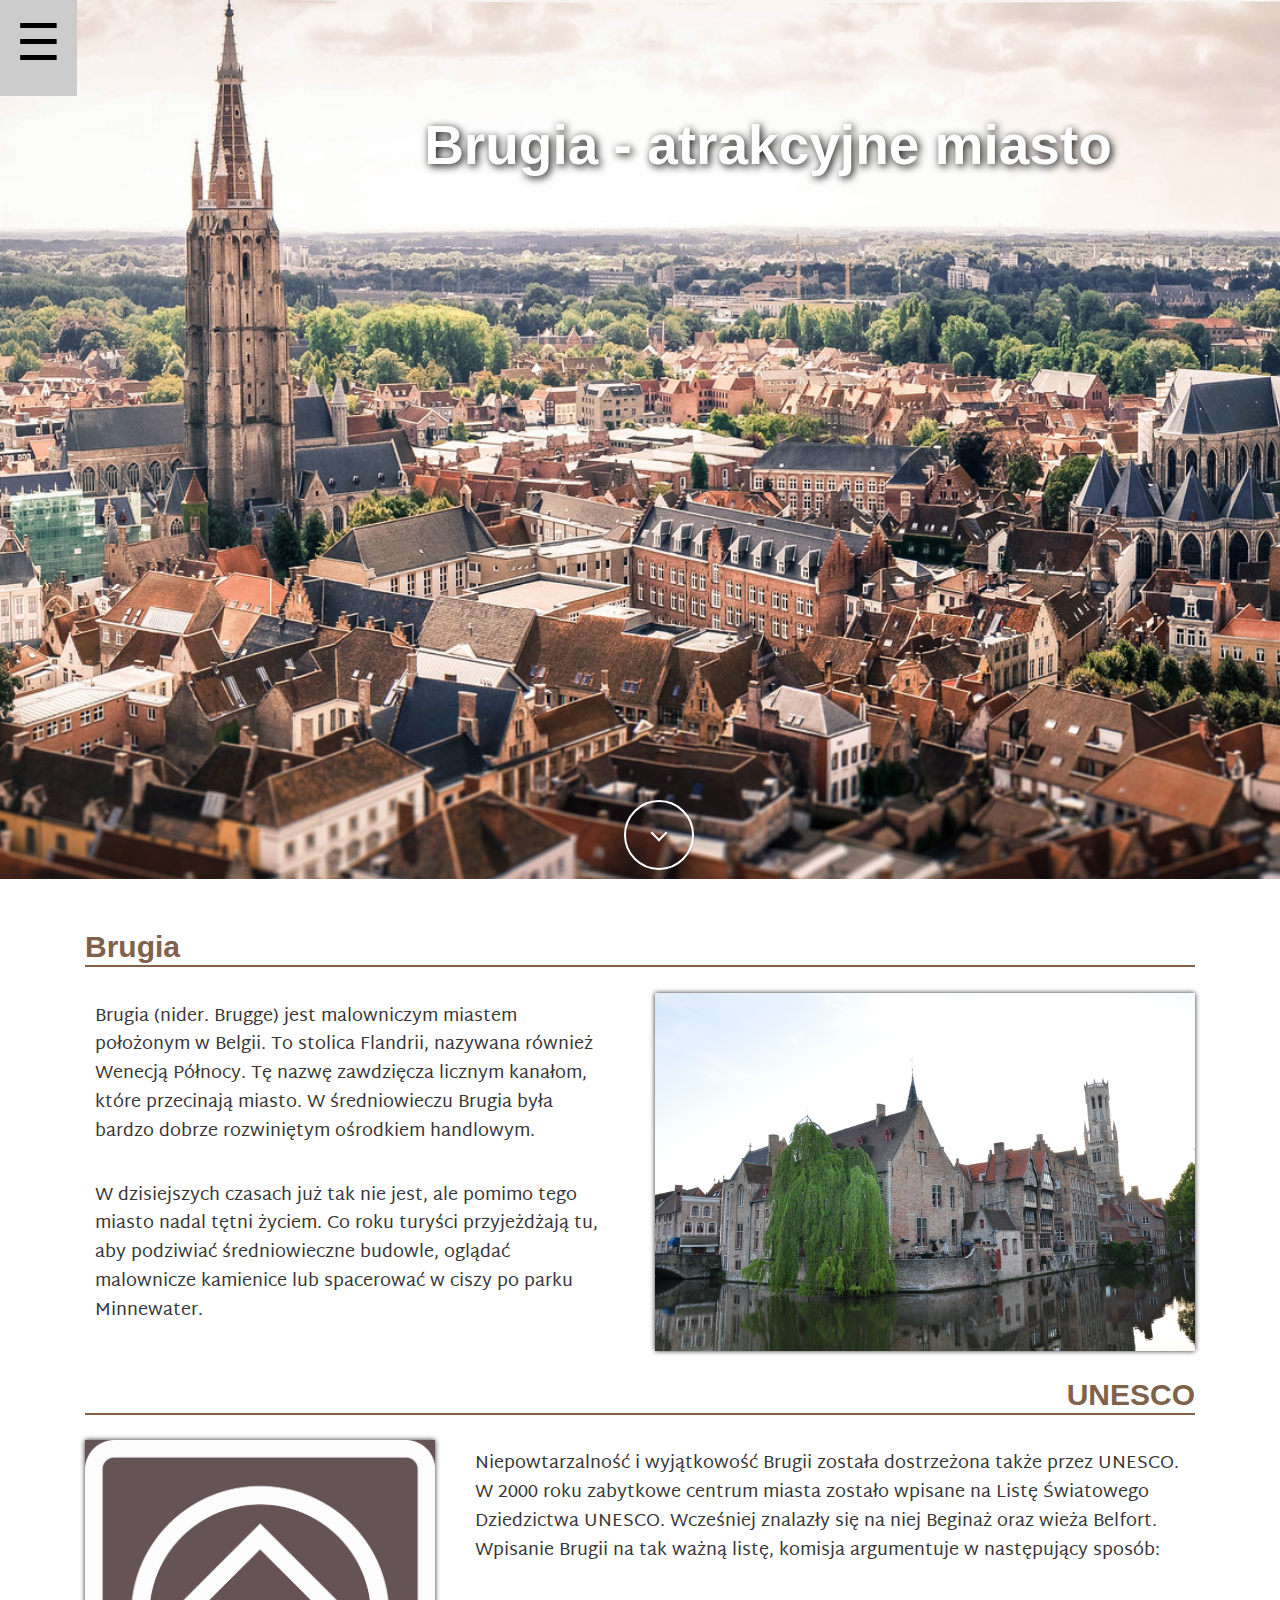
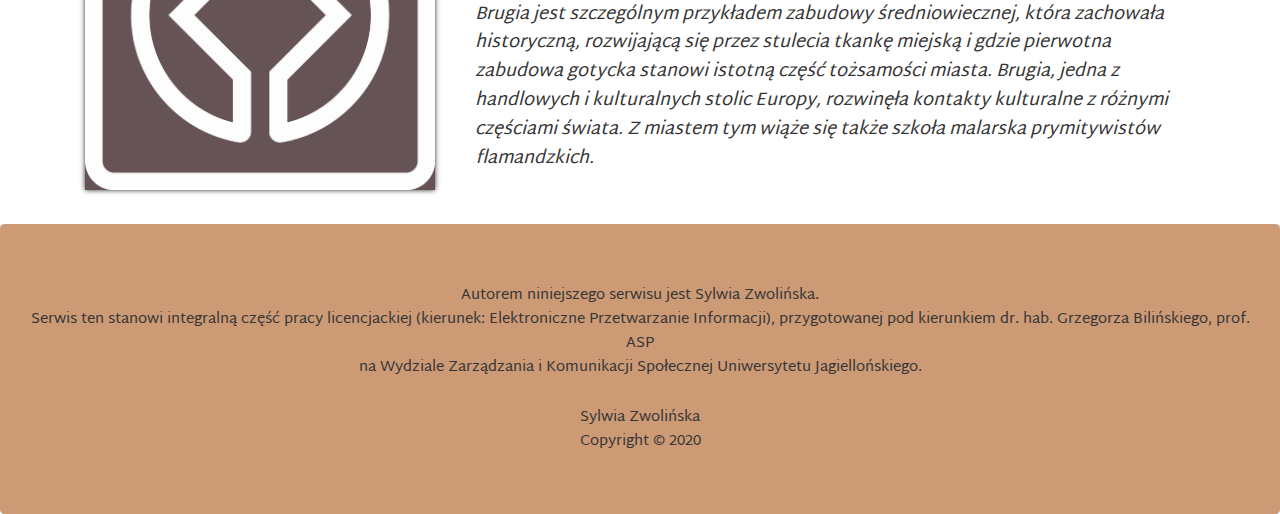
==== index.html @ 80b81f21 "extension" ====
<!DOCTYPE html>
<html lang="pl">

<head>
    <meta charset="UTF-8">
    <meta name="viewport" content="width=device-width, initial-scale=1.0">

    <!-- Bootstrap -->
    <link rel="stylesheet" href="https://maxcdn.bootstrapcdn.com/bootstrap/4.4.1/css/bootstrap.min.css">
    <script src="https://code.jquery.com/jquery-3.4.1.min.js"></script>
    <script src="https://cdnjs.cloudflare.com/ajax/libs/popper.js/1.16.0/umd/popper.min.js"></script>
    <script src="https://maxcdn.bootstrapcdn.com/bootstrap/4.4.1/js/bootstrap.min.js"></script>

    <!-- W3 sidebar -->
    <link rel="stylesheet" href="https://www.w3schools.com/w3css/4/w3.css">

    <!-- CSS styles -->
    <link rel="stylesheet" href="styles/index.css">

    <title>Brugia - strona główna</title>
</head>

<body>

    <!-- Sidebar -->
    <div class="w3-sidebar w3-bar-block w3-animate-left w3-center" id="mySidebar">
        <button onclick="w3_close()" class="w3-bar-item w3-button w3-large">Zamknij &times;</button>
        <a href="index.html" class="w3-bar-item w3-button linki">Strona główna</a>
        <a href="history.html" class="w3-bar-item w3-button linki">Historia</a>
        <a href="buildings.html" class="w3-bar-item w3-button linki">Mapa z zabytkami</a>
        <a href="list.html" class="w3-bar-item w3-button linki">Opis zabytków</a>
        <a href="extension.html" class="w3-bar-item w3-button linki">Przydatne linki</a>
        <a href="contact.php" class="w3-bar-item w3-button linki ">Kontakt</a>
        <a href="links.html" class="w3-bar-item w3-button linki">Bibliografia</a>
    </div>

    <!-- Page Content -->
    <button class="w3-button  " onclick="w3_open()" id="burger">☰</button>

    <div class="home-image" id="home">
        <h1>Brugia - atrakcyjne miasto</h1>

        <!-- scroll-down button -->
        <div class="section">
            <a href="#" class="scroll-down"></a>
        </div>
    </div>

    <div class="container">
        <!-- Bruges -->
        <h2 class="leftAlign">Brugia</h2>
        <div class="row">
            <div class="col-12 col-sm-12 col-md-12 col-lg-12 col-xl-6">
                <p>
                    Brugia (nider. Brugge) jest malowniczym miastem położonym w Belgii. To stolica Flandrii, nazywana
                    również Wenecją Północy. Tę nazwę zawdzięcza licznym kanałom, które przecinają miasto. W
                    średniowieczu Brugia była bardzo dobrze rozwiniętym ośrodkiem handlowym.
                </p>
                <p>W dzisiejszych czasach już tak nie jest, ale pomimo tego miasto nadal tętni życiem. Co roku turyści
                    przyjeżdżają tu, aby podziwiać średniowieczne budowle, oglądać malownicze kamienice lub spacerować w
                    ciszy po parku Minnewater.</p>
            </div>
            <div class="col-12 col-sm-12 col-md-12 col-lg-12 col-xl-6">
                <img src="images/rosary.JPG" alt="Rozenhoedkaai">
            </div>
        </div>

        <!-- Unesco -->
        <h2 class="rightAlign">UNESCO</h2>
        <div class="row">
            <div class="col-12 col-sm-12 col-md-12 col-lg-6 col-xl-4">
                <img src="images/unesco.PNG" alt="Znak światowego Dziedzictwa UNESCO" class="photos" />
            </div>
            <div class="col-12 col-sm-12 col-md-12 col-lg-6 col-xl-8">
                <p>Niepowtarzalność i wyjątkowość Brugii została dostrzeżona także przez UNESCO. W 2000 roku
                    zabytkowe
                    centrum
                    miasta zostało wpisane na Listę Światowego Dziedzictwa UNESCO. Wcześniej znalazły się na niej
                    Beginaż oraz
                    wieża Belfort. Wpisanie Brugii na tak ważną listę, komisja argumentuje w następujący sposób:
                </p>
                <p>
                    <em>Brugia jest szczególnym przykładem zabudowy średniowiecznej, która zachowała historyczną,
                        rozwijającą się
                        przez stulecia tkankę miejską i gdzie pierwotna zabudowa gotycka stanowi istotną część
                        tożsamości
                        miasta.
                        Brugia, jedna z handlowych i kulturalnych stolic Europy, rozwinęła kontakty kulturalne z
                        różnymi
                        częściami
                        świata. Z miastem tym wiąże się także szkoła malarska prymitywistów flamandzkich.</em>
                </p>
            </div>
        </div>
    </div>


    <!-- Footer -->
    <div class="jumbotron text-center">
        <section>Autorem niniejszego serwisu jest Sylwia Zwolińska. 
            <br>Serwis ten stanowi integralną część pracy licencjackiej (kierunek: Elektroniczne Przetwarzanie Informacji), przygotowanej pod kierunkiem dr. hab. Grzegorza Bilińskiego, prof. ASP <br>na Wydziale Zarządzania i Komunikacji Społecznej Uniwersytetu Jagiellońskiego.</section>
        <span>Sylwia Zwolińska</span><br>
        <span>Copyright &copy; 2020</span>
    </div>

    <!-- menu function -->
    <script src="codes/menu.js"></script>
    <!-- scroll down btn -->
    <script src="codes/scroll_down_btn.js"></script>
</body>

</html>
---- styles/index.css ----
/* kolory
braz-ciemny:#80614A
bezowy: #FFEEE0
cielisty: #cc9b76
szary: #807770
braz-jasny: CC9B76 */

@import url("https://fonts.googleapis.com/css?family=Martel+Sans&display=swap");

* {
  margin: 0;
  padding: 0;
}

body {
  color: rgb(54, 53, 53);
  font-family: "Martel Sans", sans-serif;
  line-height: 1.6;
}
p {
  font-size: 18px;
}
.container {
  margin-top: 50px;
}
#mySidebar {
  background-color: #cc9b76;
  color: cornsilk;
  display: none;
  z-index: 2;
  font-size: 36px;
}

/* .linki {
  margin-top: 2vw;
} */
.linki:hover {
  text-decoration: none;
}

#burger {
  background: 0 0;
  z-index: 2;
  font-size: 50px;
  position: static;
}

/*home image*/
.home-image {
  background-image: url("../images/panorama.jpg");
  background-color: white;
  background-attachment: fixed;
  background-position: center;
  background-repeat: no-repeat;
  background-size: cover;
  height: 102vh;
  margin-top: -15vh;
}

h1 {
  font-size: 55px;
  font-weight: bold;
  text-shadow: 2px 2px 8px black;
  text-align: center;
  position: absolute;
  top: 15%;
  left: 60%;
  transform: translate(-50%, -50%);
  color: white;
  width: 100vw;
  padding: 10px;
}

h2 {
  border-bottom: solid 2px #80614a;
}

h3,
h2 {
  color: #80614a;
  font-weight: bold;
  text-align: center;
}

.rightAlign{
  text-align: right;
}

.leftAlign{
  text-align: left;
}

img {
  width: 100%;
  box-shadow: 0 0 5px rgb(44, 40, 40);
  height: auto;
}
p {
  padding: 10px;
  text-align: left;
}

.row {
  margin-top: 2vw;
  margin-bottom: 2vw;
}

.jumbotron {
  background-color: #cc9b76;
  margin-bottom: 0;
  position: absolute;
  width: 100%;
}
.jumbotron > p {
  color: #ffeee0;
}
.jumbotron section{
  margin-bottom: 2vw;
}


.section {
  height: 100vh;
  width: 100%;
  display: table;
}
.scroll-down {
  opacity: 1;
  -webkit-transition: all 0.5s ease-in 3s;
  transition: all 0.5s ease-in 3s;
}

.scroll-down {
  position: absolute;
  bottom: 30px;
  left: 50%;
  margin-left: -16px;
  display: block;
  width: 70px;
  height: 70px;
  border: 2px solid #fff;
  background-size: 14px auto;
  border-radius: 50%;
  z-index: 1;
  -webkit-animation: bounce 2s infinite 2s;
  animation: bounce 2s infinite 2s;
  -webkit-transition: all 0.2s ease-in;
  transition: all 0.2s ease-in;
  transform: scale(1);
}

.scroll-down:before {
  position: absolute;
  top: calc(50% - 8px);
  left: calc(50% - 6px);
  transform: rotate(-45deg);
  display: block;
  width: 12px;
  height: 12px;
  content: "";
  border: 2px solid white;
  border-width: 0px 0 2px 2px;
}

@keyframes bounce {
  0%,
  100%,
  20%,
  50%,
  80% {
    -webkit-transform: translateY(0);
    -ms-transform: translateY(0);
    transform: translateY(0);
  }
  40% {
    -webkit-transform: translateY(-10px);
    -ms-transform: translateY(-10px);
    transform: translateY(-10px);
  }
  60% {
    -webkit-transform: translateY(-5px);
    -ms-transform: translateY(-5px);
    transform: translateY(-5px);
  }
}
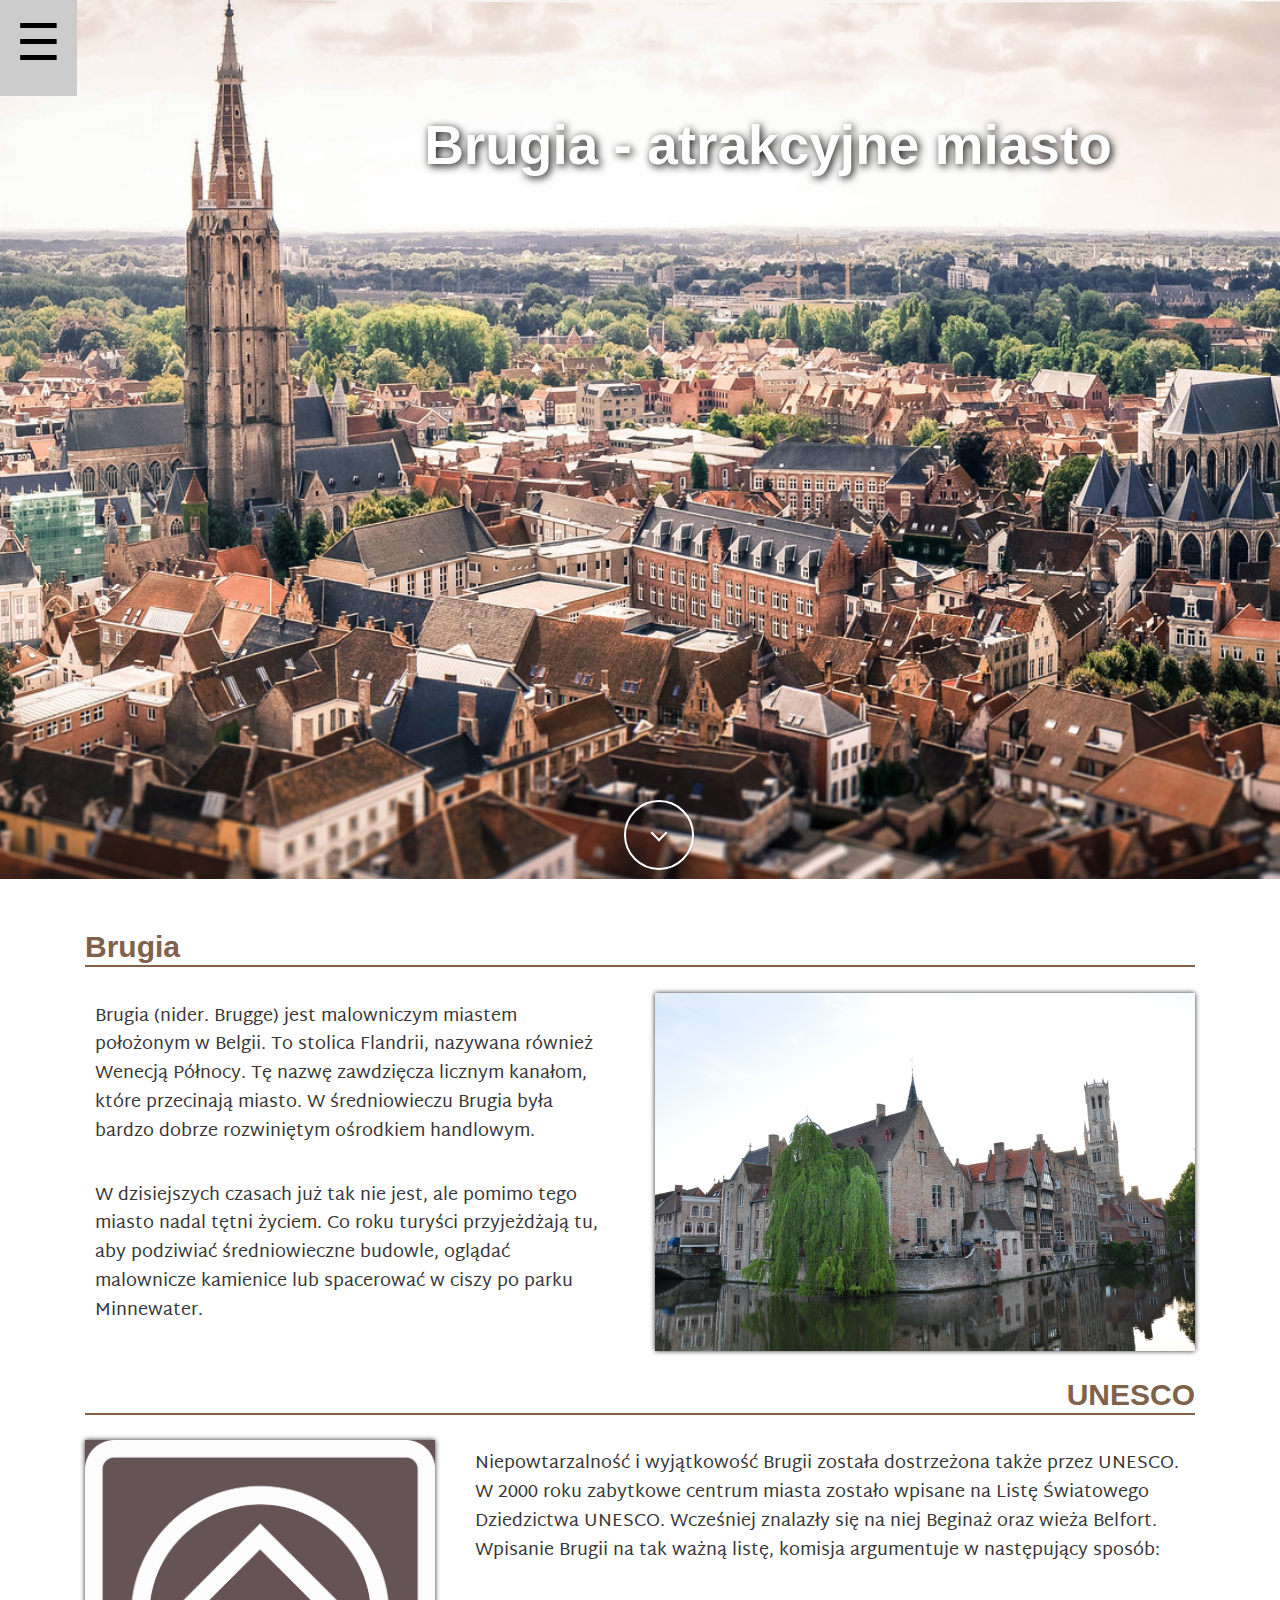
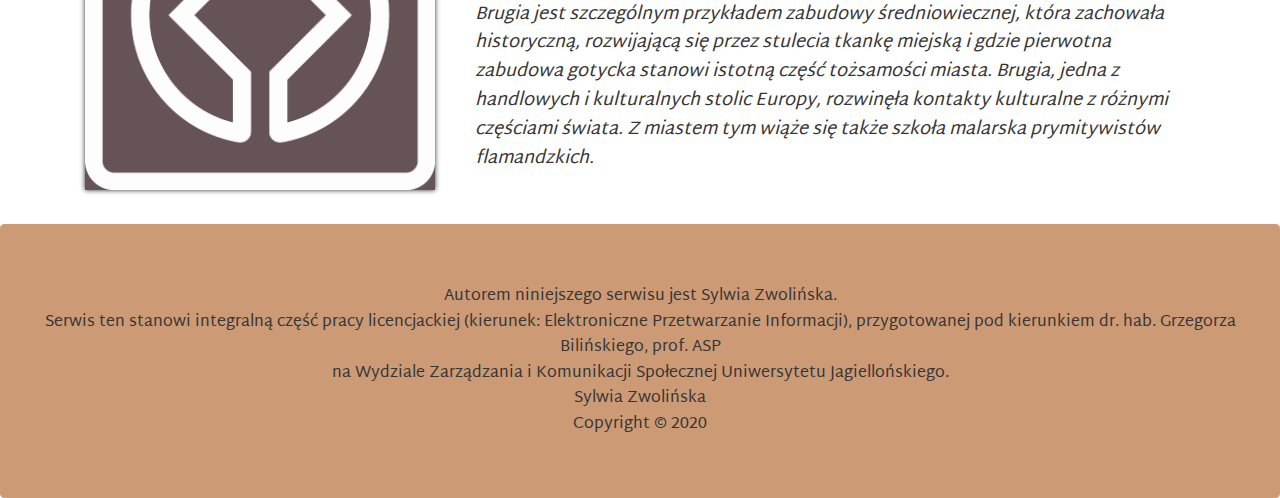
==== commit ca202cc5: "footer" ====
--- a/index.html
+++ b/index.html
@@ -97,8 +97,8 @@
 
     <!-- Footer -->
     <div class="jumbotron text-center">
-        <section>Autorem niniejszego serwisu jest Sylwia Zwolińska. 
-            <br>Serwis ten stanowi integralną część pracy licencjackiej (kierunek: Elektroniczne Przetwarzanie Informacji), przygotowanej pod kierunkiem dr. hab. Grzegorza Bilińskiego, prof. ASP <br>na Wydziale Zarządzania i Komunikacji Społecznej Uniwersytetu Jagiellońskiego.</section>
+        <span>Autorem niniejszego serwisu jest Sylwia Zwolińska. 
+            <br>Serwis ten stanowi integralną część pracy licencjackiej (kierunek: Elektroniczne Przetwarzanie Informacji), przygotowanej pod kierunkiem dr. hab. Grzegorza Bilińskiego, prof. ASP <br>na Wydziale Zarządzania i Komunikacji Społecznej Uniwersytetu Jagiellońskiego.</span><br>
         <span>Sylwia Zwolińska</span><br>
         <span>Copyright &copy; 2020</span>
     </div>
--- a/styles/index.css
+++ b/styles/index.css
@@ -111,11 +111,10 @@
   position: absolute;
   width: 100%;
 }
-.jumbotron > p {
-  color: #ffeee0;
-}
-.jumbotron section{
+
+.jumbotron span{
   margin-bottom: 2vw;
+  font-size: 16px;
 }
 
 
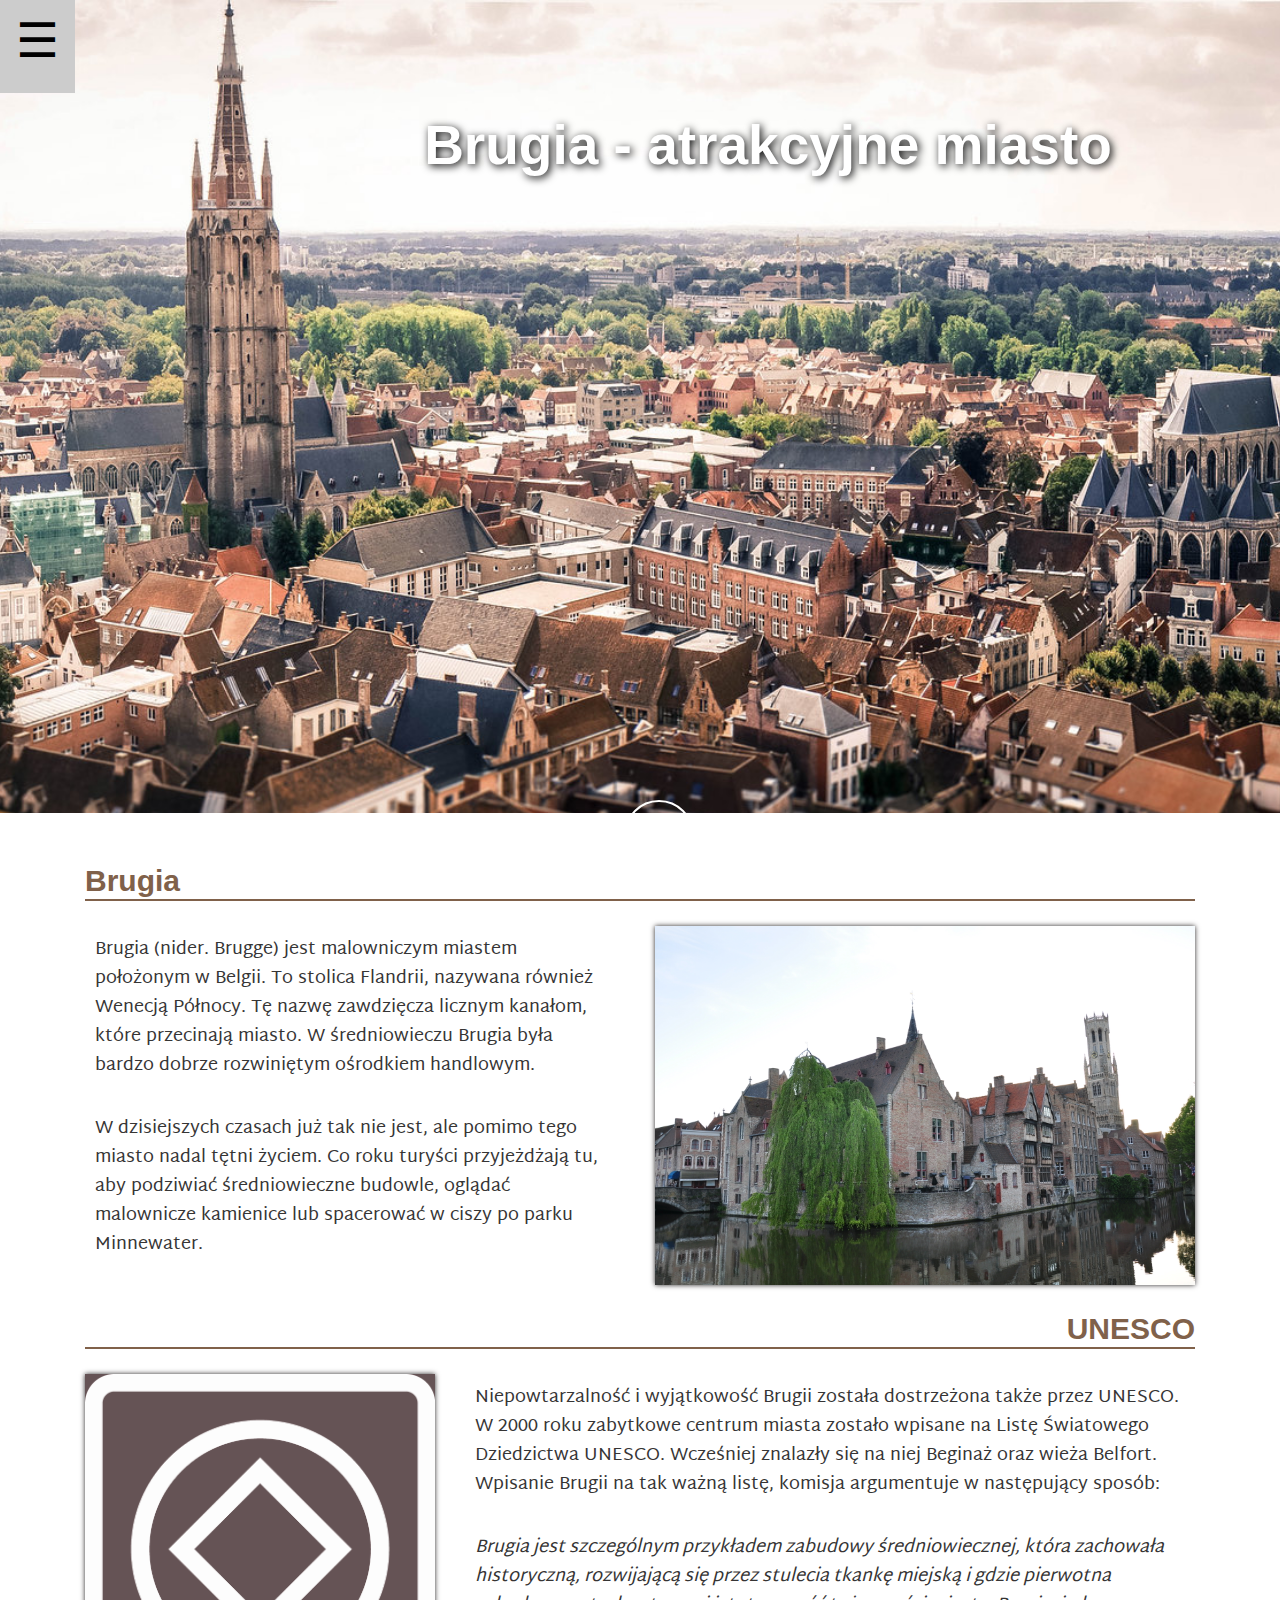
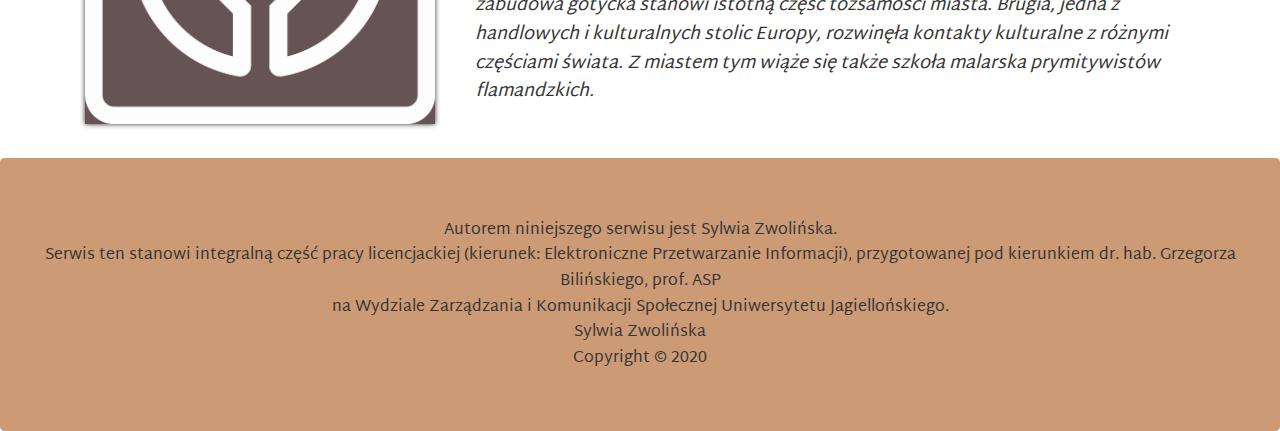
==== commit 961360ec: "rwd photo" ====
--- a/index.html
+++ b/index.html
@@ -10,6 +10,10 @@
     <script src="https://code.jquery.com/jquery-3.4.1.min.js"></script>
     <script src="https://cdnjs.cloudflare.com/ajax/libs/popper.js/1.16.0/umd/popper.min.js"></script>
     <script src="https://maxcdn.bootstrapcdn.com/bootstrap/4.4.1/js/bootstrap.min.js"></script>
+
+    <!-- <link rel="stylesheet" href="https://www.w3schools.com/w3css/4/w3.css">
+    <link rel="stylesheet" href="https://www.w3schools.com/lib/w3-colors-2018.css"> -->
+
 
     <!-- W3 sidebar -->
     <link rel="stylesheet" href="https://www.w3schools.com/w3css/4/w3.css">
@@ -35,7 +39,11 @@
     </div>
 
     <!-- Page Content -->
-    <button class="w3-button  " onclick="w3_open()" id="burger">☰</button>
+    <!-- <div class="w3-2018-almond-buff" > -->
+
+    <button class="w3-button" onclick="w3_open()" id="burger">☰</button>
+
+    <!-- </div> -->
 
     <div class="home-image" id="home">
         <h1>Brugia - atrakcyjne miasto</h1>
--- a/styles/index.css
+++ b/styles/index.css
@@ -39,9 +39,10 @@
 }
 
 #burger {
+  margin-top: 0 0;
   background: 0 0;
   z-index: 2;
-  font-size: 50px;
+  font-size: 48px;
   position: static;
 }
 
@@ -182,3 +183,22 @@
     transform: translateY(-5px);
   }
 }
+
+@media screen and (max-width: 1540px){
+  .home-image {
+    height: 100vh;
+    margin-top: -20vh;
+  }
+}
+
+
+@media screen and (max-width: 768px){
+  h1 {
+    text-align: center;
+    position: absolute;
+    top: 40%;
+    left: 50%;
+    width: 100vw;
+    padding: 10px;
+  }
+}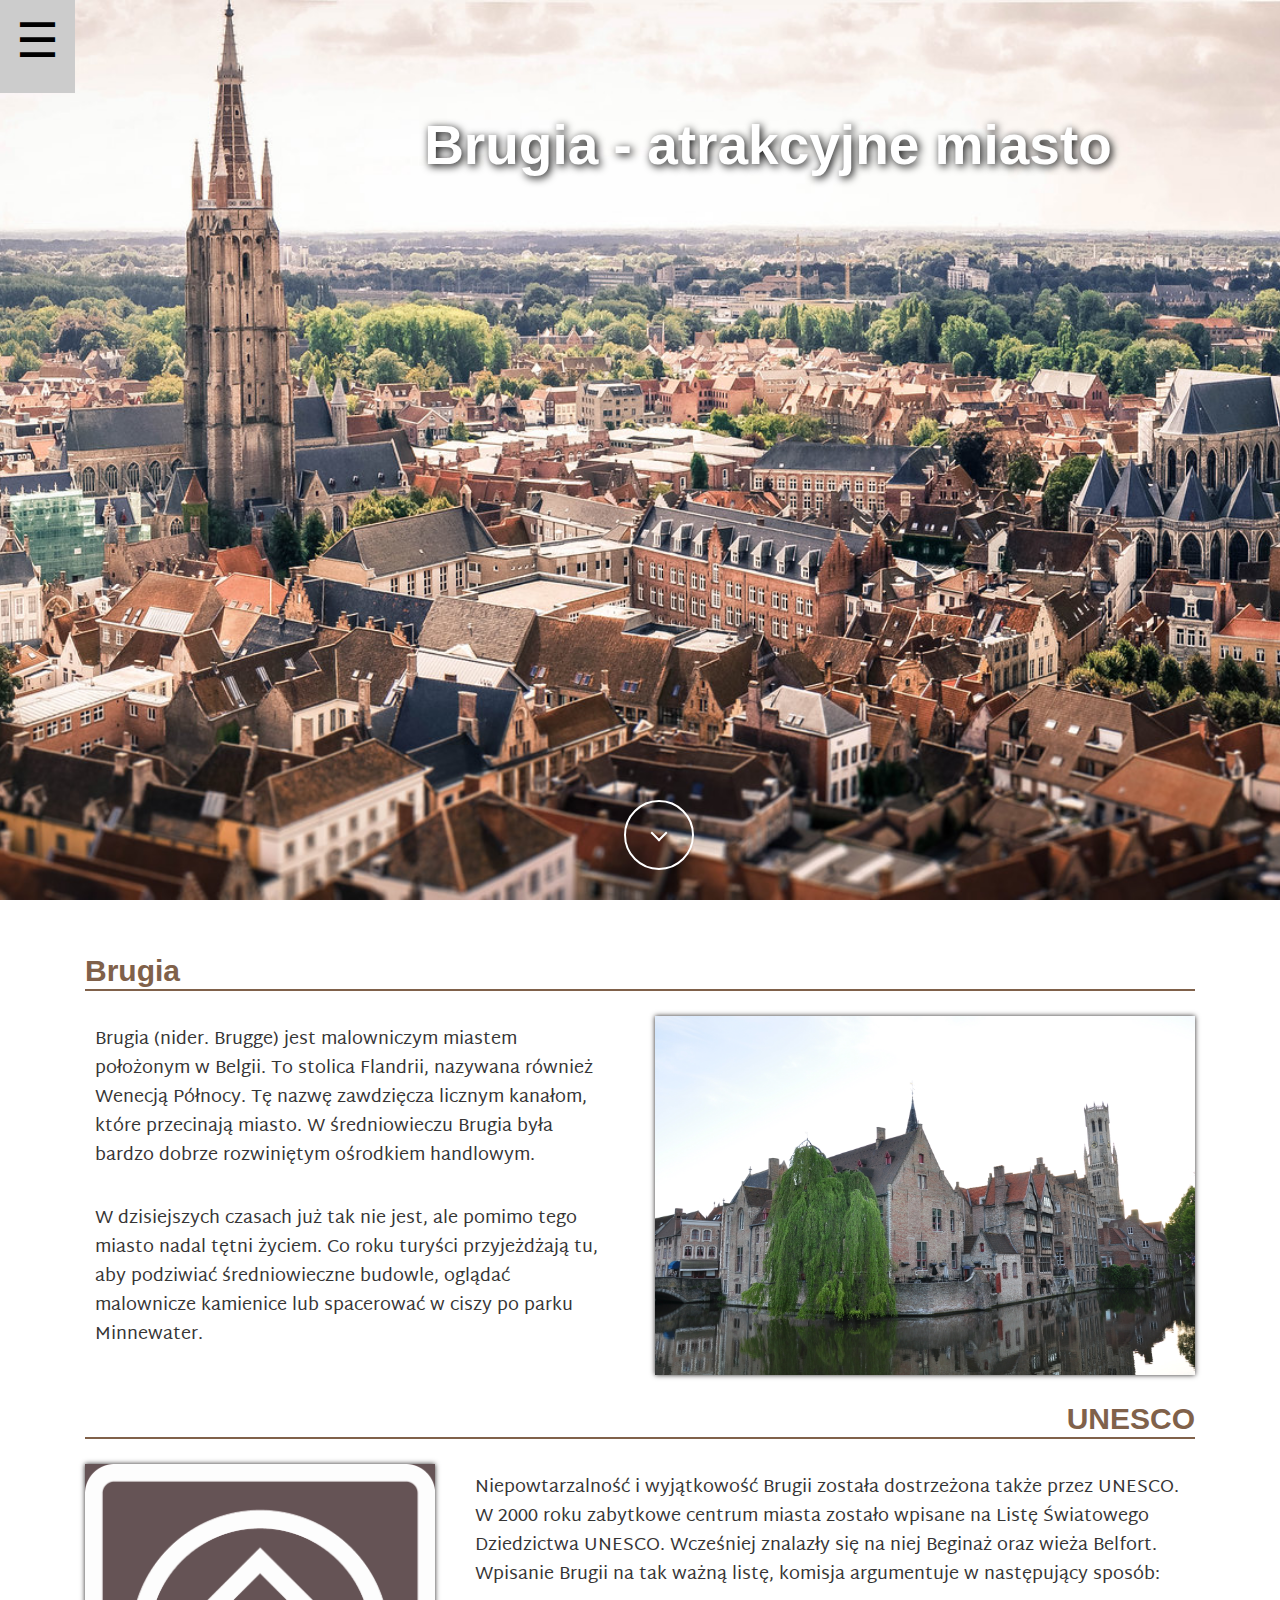
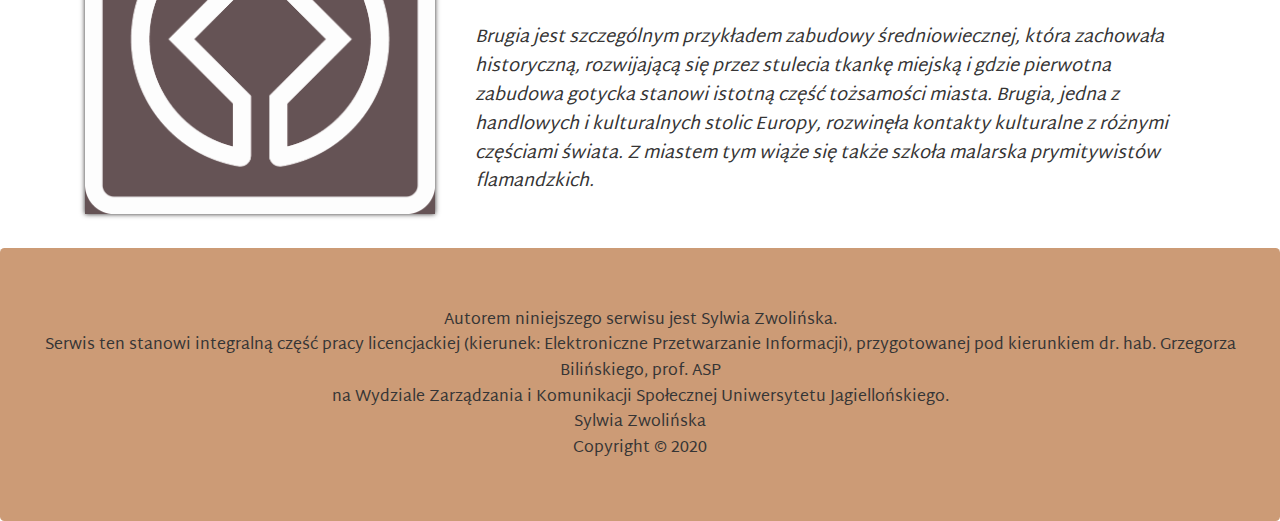
==== commit ec9bc38f: "cleaning" ====
--- a/index.html
+++ b/index.html
@@ -77,7 +77,7 @@
         <h2 class="rightAlign">UNESCO</h2>
         <div class="row">
             <div class="col-12 col-sm-12 col-md-12 col-lg-6 col-xl-4">
-                <img src="images/unesco.PNG" alt="Znak światowego Dziedzictwa UNESCO" class="photos" />
+                <img src="images/unesco.PNG" alt="Znak światowego Dziedzictwa UNESCO" />
             </div>
             <div class="col-12 col-sm-12 col-md-12 col-lg-6 col-xl-8">
                 <p>Niepowtarzalność i wyjątkowość Brugii została dostrzeżona także przez UNESCO. W 2000 roku
--- a/styles/index.css
+++ b/styles/index.css
@@ -54,7 +54,7 @@
   background-position: center;
   background-repeat: no-repeat;
   background-size: cover;
-  height: 102vh;
+  height: 105vh;
   margin-top: -15vh;
 }
 
@@ -186,19 +186,26 @@
 
 @media screen and (max-width: 1540px){
   .home-image {
-    height: 100vh;
+    height: 110vh;
     margin-top: -20vh;
+  }
+  h1 {
+    font-size: 55px;
   }
 }
 
 
 @media screen and (max-width: 768px){
   h1 {
+    font-size: 48px;
     text-align: center;
     position: absolute;
     top: 40%;
     left: 50%;
-    width: 100vw;
+    width: 105vw;
     padding: 10px;
   }
+  .rightAlign{
+    text-align: left;
+  }
 }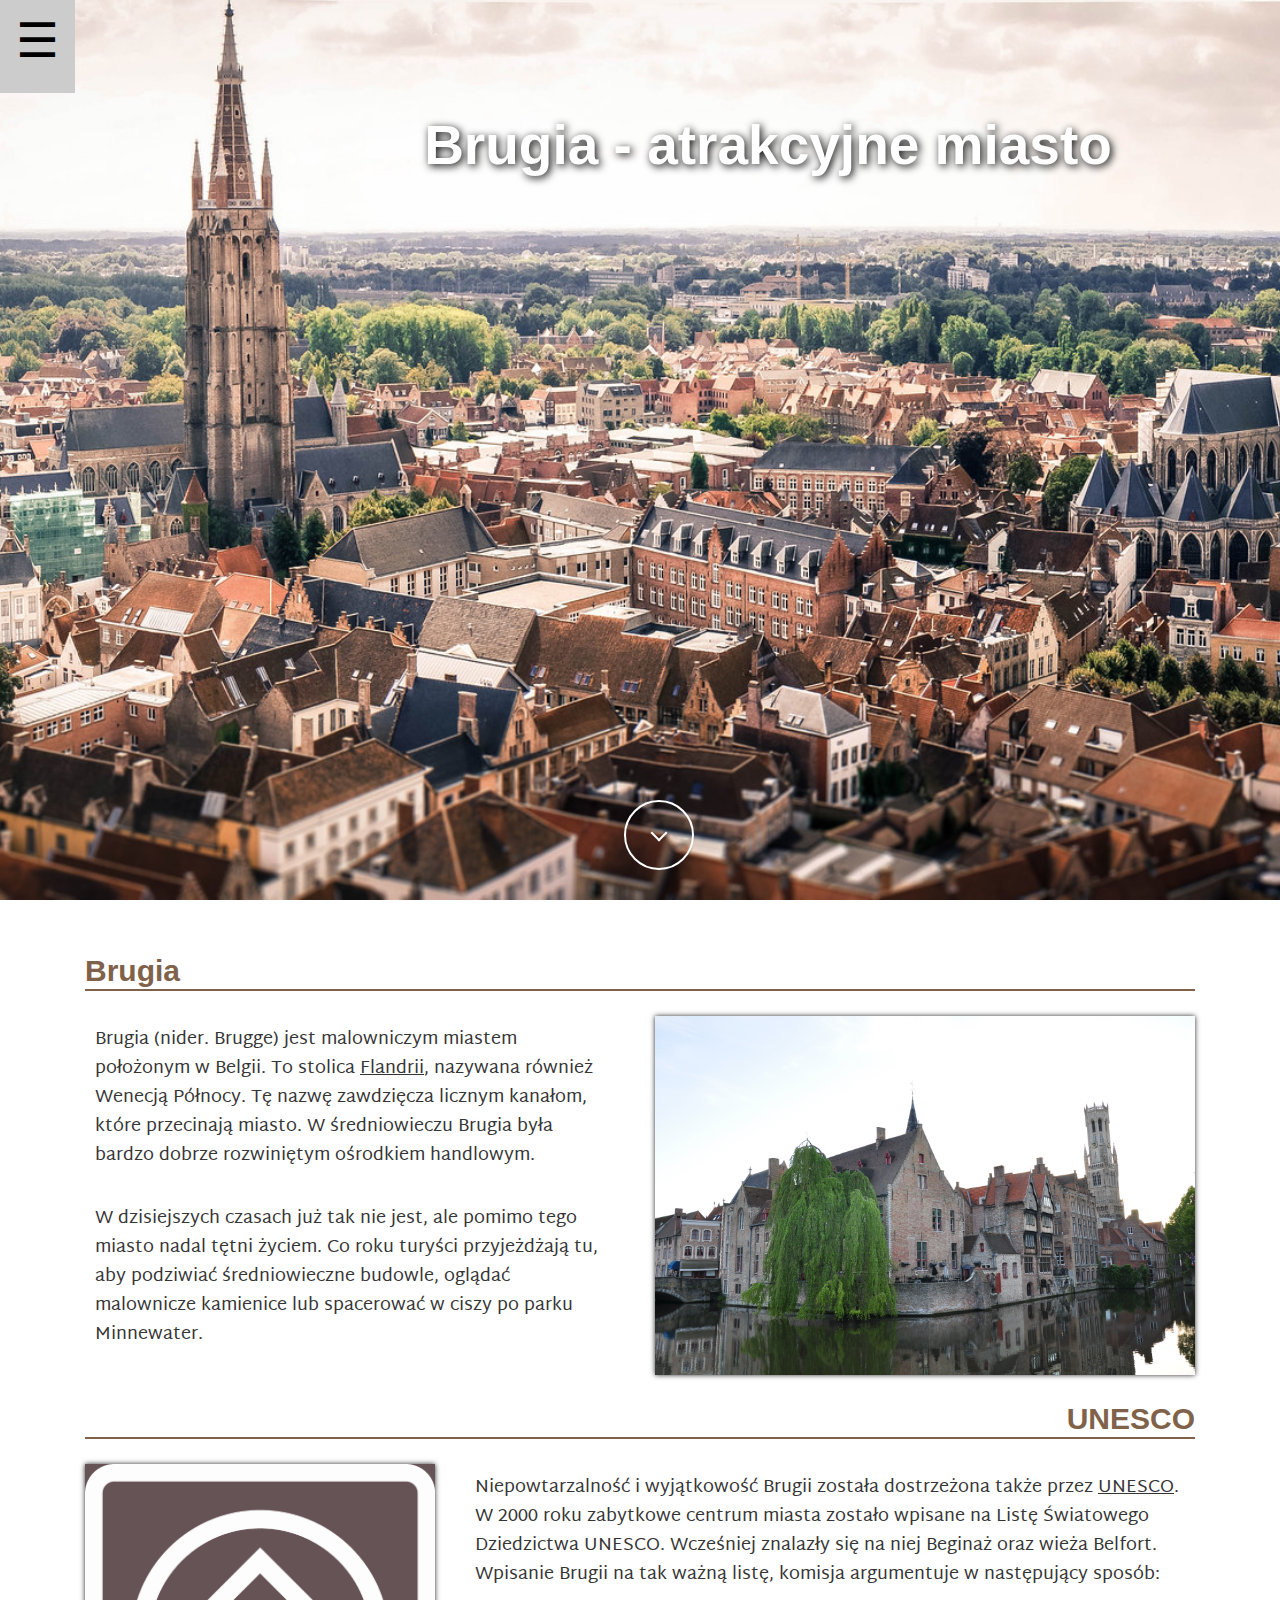
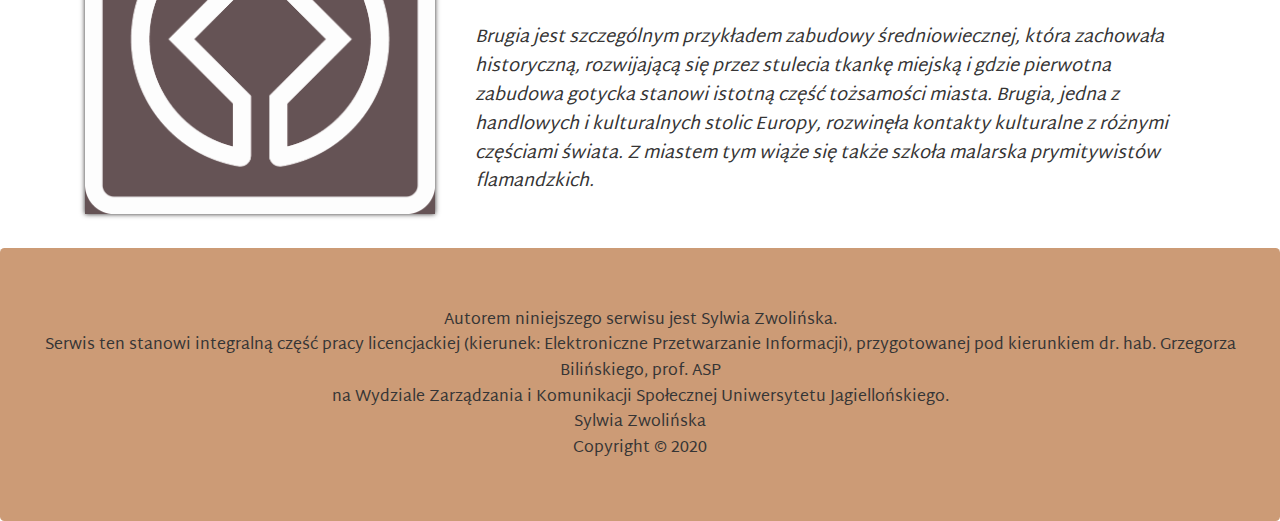
==== commit 7f9536a3: "links" ====
--- a/index.html
+++ b/index.html
@@ -11,26 +11,22 @@
     <script src="https://cdnjs.cloudflare.com/ajax/libs/popper.js/1.16.0/umd/popper.min.js"></script>
     <script src="https://maxcdn.bootstrapcdn.com/bootstrap/4.4.1/js/bootstrap.min.js"></script>
 
-    <!-- <link rel="stylesheet" href="https://www.w3schools.com/w3css/4/w3.css">
-    <link rel="stylesheet" href="https://www.w3schools.com/lib/w3-colors-2018.css"> -->
-
-
     <!-- W3 sidebar -->
     <link rel="stylesheet" href="https://www.w3schools.com/w3css/4/w3.css">
 
     <!-- CSS styles -->
     <link rel="stylesheet" href="styles/index.css">
 
-    <title>Brugia - strona główna</title>
+    <title>Brugia - atrakcyjne miasto</title>
 </head>
 
 <body>
 
     <!-- Sidebar -->
     <div class="w3-sidebar w3-bar-block w3-animate-left w3-center" id="mySidebar">
-        <button onclick="w3_close()" class="w3-bar-item w3-button w3-large">Zamknij &times;</button>
+        <button onclick="w3_close()" class="w3-bar-item w3-button" id="close_btn">Zamknij &times;</button>
         <a href="index.html" class="w3-bar-item w3-button linki">Strona główna</a>
-        <a href="history.html" class="w3-bar-item w3-button linki">Historia</a>
+        <a href="history.html" class="w3-bar-item w3-button linki">Historia i legenda</a>
         <a href="buildings.html" class="w3-bar-item w3-button linki">Mapa z zabytkami</a>
         <a href="list.html" class="w3-bar-item w3-button linki">Opis zabytków</a>
         <a href="extension.html" class="w3-bar-item w3-button linki">Przydatne linki</a>
@@ -39,11 +35,7 @@
     </div>
 
     <!-- Page Content -->
-    <!-- <div class="w3-2018-almond-buff" > -->
-
     <button class="w3-button" onclick="w3_open()" id="burger">☰</button>
-
-    <!-- </div> -->
 
     <div class="home-image" id="home">
         <h1>Brugia - atrakcyjne miasto</h1>
@@ -60,7 +52,7 @@
         <div class="row">
             <div class="col-12 col-sm-12 col-md-12 col-lg-12 col-xl-6">
                 <p>
-                    Brugia (nider. Brugge) jest malowniczym miastem położonym w Belgii. To stolica Flandrii, nazywana
+                    Brugia (nider. Brugge) jest malowniczym miastem położonym w Belgii. To stolica <a href="https://www.vlaanderen.be/en/discover-flanders" class="outsideLink" target="_blank">Flandrii</a>, nazywana
                     również Wenecją Północy. Tę nazwę zawdzięcza licznym kanałom, które przecinają miasto. W
                     średniowieczu Brugia była bardzo dobrze rozwiniętym ośrodkiem handlowym.
                 </p>
@@ -80,7 +72,7 @@
                 <img src="images/unesco.PNG" alt="Znak światowego Dziedzictwa UNESCO" />
             </div>
             <div class="col-12 col-sm-12 col-md-12 col-lg-6 col-xl-8">
-                <p>Niepowtarzalność i wyjątkowość Brugii została dostrzeżona także przez UNESCO. W 2000 roku
+                <p>Niepowtarzalność i wyjątkowość Brugii została dostrzeżona także przez <a href="https://www.unesco.pl/" class="outsideLink" target="_blank">UNESCO</a>. W 2000 roku
                     zabytkowe
                     centrum
                     miasta zostało wpisane na Listę Światowego Dziedzictwa UNESCO. Wcześniej znalazły się na niej
@@ -104,12 +96,14 @@
 
 
     <!-- Footer -->
-    <div class="jumbotron text-center">
-        <span>Autorem niniejszego serwisu jest Sylwia Zwolińska. 
-            <br>Serwis ten stanowi integralną część pracy licencjackiej (kierunek: Elektroniczne Przetwarzanie Informacji), przygotowanej pod kierunkiem dr. hab. Grzegorza Bilińskiego, prof. ASP <br>na Wydziale Zarządzania i Komunikacji Społecznej Uniwersytetu Jagiellońskiego.</span><br>
+    <footer class="jumbotron text-center">
+        <span>Autorem niniejszego serwisu jest Sylwia Zwolińska.
+            <br>Serwis ten stanowi integralną część pracy licencjackiej (kierunek: Elektroniczne Przetwarzanie
+            Informacji), przygotowanej pod kierunkiem dr. hab. Grzegorza Bilińskiego, prof. ASP <br>na Wydziale
+            Zarządzania i Komunikacji Społecznej Uniwersytetu Jagiellońskiego.</span><br>
         <span>Sylwia Zwolińska</span><br>
         <span>Copyright &copy; 2020</span>
-    </div>
+    </footer>
 
     <!-- menu function -->
     <script src="codes/menu.js"></script>
--- a/styles/index.css
+++ b/styles/index.css
@@ -1,10 +1,3 @@
-/* kolory
-braz-ciemny:#80614A
-bezowy: #FFEEE0
-cielisty: #cc9b76
-szary: #807770
-braz-jasny: CC9B76 */
-
 @import url("https://fonts.googleapis.com/css?family=Martel+Sans&display=swap");
 
 * {
@@ -28,12 +21,16 @@
   color: cornsilk;
   display: none;
   z-index: 2;
-  font-size: 36px;
-}
-
-/* .linki {
-  margin-top: 2vw;
-} */
+  font-size: 34px;
+}
+#close_btn{
+font-size: 24px;
+color: black;
+padding: 20px;
+}
+.linki {
+  margin-top: 15px;
+}
 .linki:hover {
   text-decoration: none;
 }
@@ -46,7 +43,6 @@
   position: static;
 }
 
-/*home image*/
 .home-image {
   background-image: url("../images/panorama.jpg");
   background-color: white;
@@ -83,11 +79,11 @@
   text-align: center;
 }
 
-.rightAlign{
+.rightAlign {
   text-align: right;
 }
 
-.leftAlign{
+.leftAlign {
   text-align: left;
 }
 
@@ -113,11 +109,14 @@
   width: 100%;
 }
 
-.jumbotron span{
+.jumbotron span {
   margin-bottom: 2vw;
   font-size: 16px;
 }
 
+.outsideLink{
+  text-decoration: underline;
+}
 
 .section {
   height: 100vh;
@@ -184,7 +183,7 @@
   }
 }
 
-@media screen and (max-width: 1540px){
+@media screen and (max-width: 1540px) {
   .home-image {
     height: 110vh;
     margin-top: -20vh;
@@ -194,8 +193,7 @@
   }
 }
 
-
-@media screen and (max-width: 768px){
+@media screen and (max-width: 768px) {
   h1 {
     font-size: 48px;
     text-align: center;
@@ -205,7 +203,7 @@
     width: 105vw;
     padding: 10px;
   }
-  .rightAlign{
+  .rightAlign {
     text-align: left;
   }
-}+}
